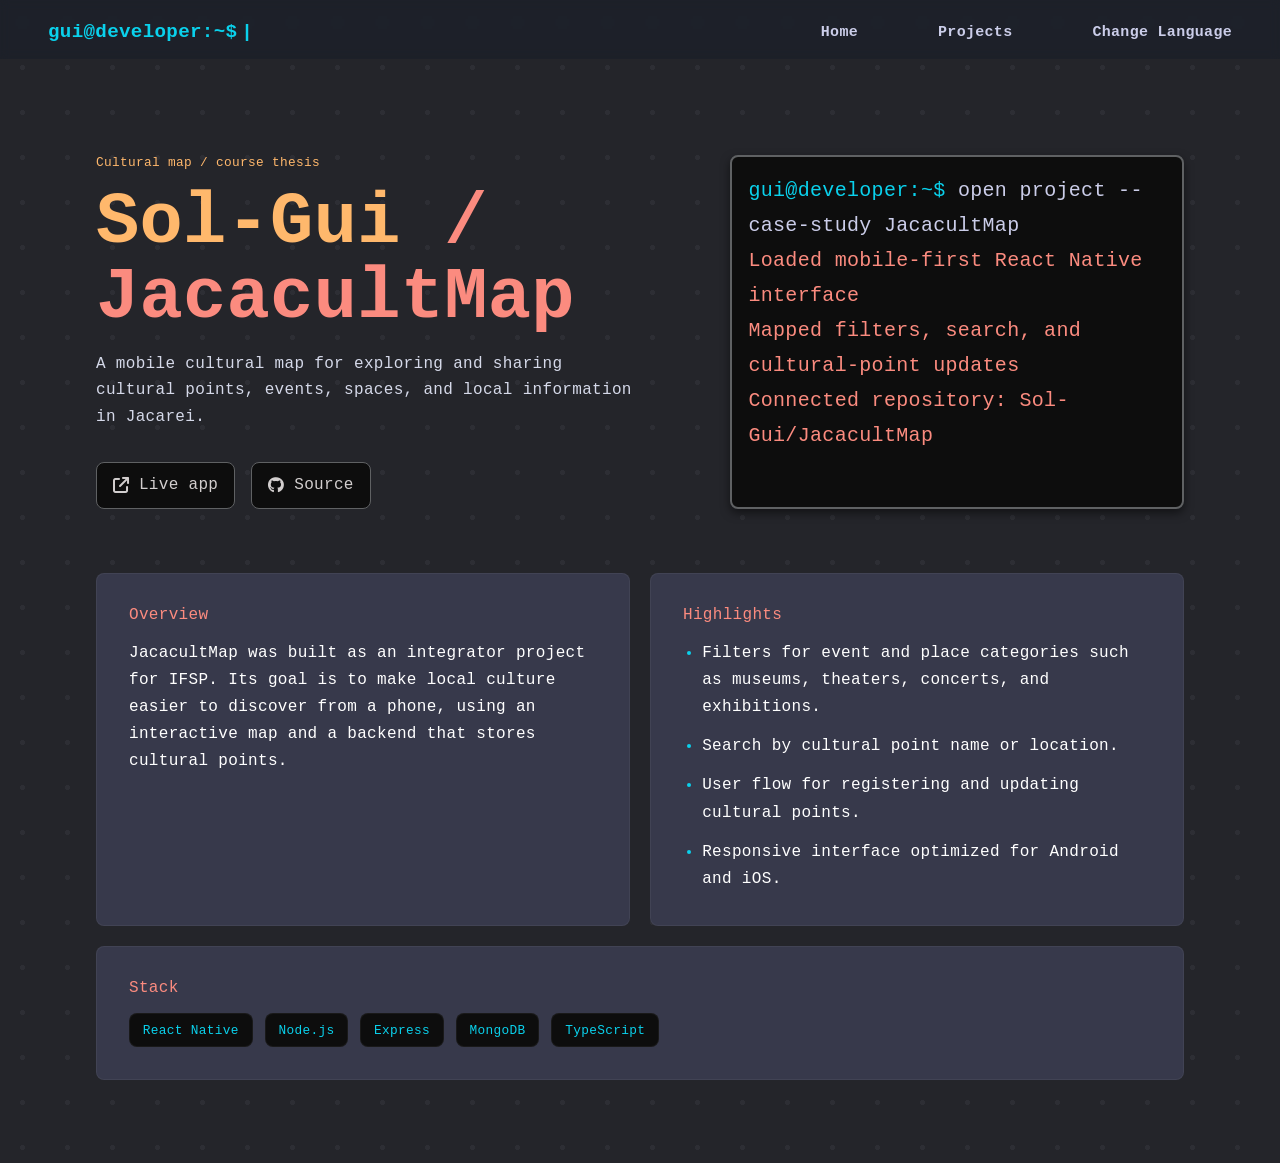
==== projects/JacacultMap/index.html @ 8d383750 "Feat(projects): Added a project page for each project" ====
<!DOCTYPE html>
<html lang="en">
    <head>
        <meta charset="UTF-8">
        <meta name="viewport" content="width=device-width, initial-scale=1.0">
        <title>JacacultMap | Guilherme Marques</title>
        <link rel="stylesheet" href="../../styles/style.css">
        <script type="module" src="../../scripts/i18n.js" defer></script>
        <script src="../../scripts/script.js" defer></script>
        <link rel="stylesheet" href="https://cdnjs.cloudflare.com/ajax/libs/font-awesome/6.7.2/css/all.min.css">
    </head>
    <body class="project-detail-page" data-i18n-root="../../">
        <header class="header">
            <a href="../../"><h2><span class="header__terminal-logo animated-text">gui@developer:~$</span></h2></a>
            <button class="header__nav-toggle" type="button" aria-label="Open navigation" aria-expanded="false">
                <i class="fa-solid fa-bars"></i>
            </button>
            <nav class="header__nav">
                <a href="../../#hero"><h3 class="header__nav-home">Home</h3></a>
                <a href="../../#projects"><h3 class="header__nav-projects">Projects</h3></a>
                <h3 class="header__nav-change-language">Change Language</h3>
            </nav>
        </header>

        <div class="dots-bg"></div>

        <main class="project-detail">
            <section class="project-detail__hero">
                <div class="project-detail__intro">
                    <p class="project-detail__eyebrow project-detail__jacacultmap-eyebrow"></p>
                    <h1><span class="project-detail__owner">Sol-Gui</span> / JacacultMap</h1>
                    <p class="project-detail__summary project-detail__jacacultmap-summary"></p>
                    <div class="project-detail__actions">
                        <a href="https://jacacultmap-app.vercel.app" target="_blank" rel="noopener noreferrer">
                            <i class="fa-solid fa-arrow-up-right-from-square"></i>
                            <span class="project-detail__action-live"></span>
                        </a>
                        <a href="https://github.com/Sol-Gui/JacacultMap" target="_blank" rel="noopener noreferrer">
                            <i class="fa-brands fa-github"></i>
                            <span class="project-detail__action-source"></span>
                        </a>
                    </div>
                </div>
                <terminal-window class="project-detail__terminal">
                    <span class="tw-line"><span class="prompt">gui@developer:~$ </span><span class="cmd">open project --case-study JacacultMap</span></span>
                    <span class="tw-line"><span class="ok project-detail__jacacultmap-terminal-1"></span></span>
                    <span class="tw-line"><span class="ok project-detail__jacacultmap-terminal-2"></span></span>
                    <span class="tw-line"><span class="ok project-detail__jacacultmap-terminal-3"></span></span>
                </terminal-window>
            </section>

            <section class="project-detail__grid">
                <article class="project-detail__panel">
                    <h2 class="project-detail__section-overview"></h2>
                    <p class="project-detail__jacacultmap-overview"></p>
                </article>
                <article class="project-detail__panel">
                    <h2 class="project-detail__section-features"></h2>
                    <ul>
                        <li class="project-detail__jacacultmap-feature-1"></li>
                        <li class="project-detail__jacacultmap-feature-2"></li>
                        <li class="project-detail__jacacultmap-feature-3"></li>
                        <li class="project-detail__jacacultmap-feature-4"></li>
                    </ul>
                </article>
                <article class="project-detail__panel project-detail__panel-wide">
                    <h2 class="project-detail__section-stack"></h2>
                    <div class="project-detail__tags">
                        <span>React Native</span>
                        <span>Node.js</span>
                        <span>Express</span>
                        <span>MongoDB</span>
                        <span>TypeScript</span>
                    </div>
                </article>
            </section>
        </main>
    </body>
</html>
---- styles/style.css ----
html {
  scroll-behavior: smooth;
}


:root {
    --default-background-color: #24252a;
    --default-text-color1: #CBCDE9;
    --default-text-color2: #d5d9e9;
    --header-background-color: rgba(15, 23, 42, 0.3);
    --default-text-highlight-color1: #0ad1ec;
    --default-text-highlight-color2: #fb8b7f;
    --default-highlight-background-color: #0d0d0d;
    --default-icons-color: rgb(210, 206, 206);
    --default-terminal-border-color: #5f6163;
    --default-subtle-surface-color: rgba(152, 148, 148, 0.125);
    --default-subtle-border-color: rgba(255,255,255,.05);
    --project-interface-background-color: #37394b;
    --project-interface-text-color: #FFFFFF;
    --project-star-color: #ffd43b;
    --project-accent-orange-color: #ffb86c;
    --project-card-height: 18rem;
    --font-size-sm: 0.75rem;
    --font-size-md: 0.8rem;
    --font-size-base: 1rem;
    --font-size-lg: 1.25rem;
    --font-size-2xl: 1.4rem;
    --font-size-3xl: 2rem;
    --font-size-4xl: 2.5rem;
    --font-size-5xl: 4.5rem;
}

::selection {
    background: var(--default-text-highlight-color2);
    color: #0a0c0f;
    text-shadow: none;
}

::-moz-selection {
    background: var(--default-text-highlight-color2);
    color: #0a0c0f;
    text-shadow: none;
}

    
body {
    min-height: 140vh;
    width: 100%;
    overflow-x: hidden;
    color: var(--default-text-color1);
    font-family: 'IBM Plex Mono', monospace;
    background-color: var(--default-background-color);
    letter-spacing: 0.02em;
    margin: 0;
    padding: 0;
    visibility: hidden;
    opacity: 0;
    transform: translateY(0.6rem);
    transition: opacity 0.05s ease, transform 0.05s ease;
}

body.page-ready {
    opacity: 1;
    transform: translateY(0);
}

body.page-leaving {
    opacity: 0;
    transform: translateY(-0.3rem);
}


a {
    all: unset;
    cursor: pointer;
}

a:focus-visible,
button:focus-visible {
    outline: 2px solid var(--default-text-highlight-color1);
    outline-offset: 4px;
}

.dots-bg {
    position: fixed;
    top: 0;
    left: 0;
    width: 100vw;
    height: 100%;
    background-image: radial-gradient(circle, rgba(107, 109, 117, 0.849).15rem, transparent 1px);
    background-size: 5vh 5vh;
    opacity: 0.15;
    z-index: -1;
}


.header {
    display: flex;
    flex-direction: row;
    justify-content: space-between;
    align-items: center;
    gap: 2rem;
    padding: 0.3rem 3rem 0.05rem 3rem;
    background-color: var(--header-background-color);
    font-size: var(--font-size-md);
    backdrop-filter: blur(5px);
    z-index: 1000;
    top: 0;
    position: sticky;
}

.header h2 {
    flex: 0 0 auto;
}


.header__terminal-logo {
    color: var(--default-text-highlight-color1);
    font-weight: 600;
}


.header__terminal-logo::after {
    content: '|';
    margin-left: 0.25rem;
    animation: blink 1.5s step-start infinite;
}


.header__nav {
    display: flex;
    gap: 5rem;
    align-items: center;
    justify-content: flex-end;
}

.header__nav-toggle {
    display: none;
    align-items: center;
    justify-content: center;
    width: 2.5rem;
    height: 2.5rem;
    border: 1px solid var(--default-subtle-border-color);
    border-radius: 8px;
    background-color: var(--default-highlight-background-color);
    color: var(--default-icons-color);
    cursor: pointer;
    font-size: 1.2rem;
}


.header__nav h3:hover{
    color: var(--default-text-highlight-color2);
    cursor: pointer;
    transition: color 0.5s ease, transform 0.2s ease, opacity 0.3s ease;
}


.hero {
    display: grid;
    grid-template-columns: minmax(0, 1.25fr) minmax(22rem, 0.75fr);
    width: 100%;
    box-sizing:border-box;
    align-items: flex-start;
    padding: 0 clamp(5rem, 8vw, 10em) 0 clamp(5rem, 8vw, 15rem);
    padding-top: 10rem;
    padding-bottom: 2rem;
    gap: clamp(3rem, 8vw, 10vw);
}


.hero__info-container {
    display: flex;
    flex-direction: column;
    justify-content: flex-start;
    min-width: 0;
}


.hero__info-container__title {
    padding: 0;
    margin: 0;
    font-size: var(--font-size-4xl);
    max-width: 100%;
}


.hero__name {
    color: var(--default-text-highlight-color1);
    opacity: 0.85;
}


.hero__info-container__subtitle {
    line-height: 1.4;
    font-size: var(--font-size-2xl);
    font-weight: 400;
    color: var(--default-text-color2);
    max-width: 55ch;
}


.hero__info-container__subtitle span {
    text-decoration-line: underline;
    text-decoration-style: dashed;
    text-decoration-color: var(--default-text-highlight-color2);
    text-underline-offset: 0.4rem;
    transition: all 0.2s ease;
}

.hero__info-container__subtitle span:hover {
    -webkit-transition: background-color 0.16s ease-in;
          transition: background-color 0.16s ease-in;
    cursor: default;
    background-color: var(--default-text-highlight-color2);
    color: #0a0c0f;
}

.hero__info-container__subtitle #fyera-link {
    cursor: pointer;
    text-decoration-color: var(--default-text-highlight-color1);
}

.hero__info-container__subtitle #fyera-link:hover {
    background-color: var(--default-text-highlight-color1);
}

.hero__info-container__socials {
    display: flex;
    flex-direction: row;
    gap: 1rem;
    padding-top: 1.5rem;
}

.hero__info-container__socials a:hover p,
.hero__info-container__socials a:hover i {
    color: var(--default-text-highlight-color2);
    cursor: pointer;
    transition: color 0.5s ease, transform 0.2s ease, opacity 0.3s ease;
}


.hero__info-container__socials a {
    padding-right: 1rem;
    display: flex;
    justify-content: flex-start;
    align-items: center;
    background-color: #0d0d0d;
    border-radius: 15px;
}


.hero__info-container__socials p {
    color: var(--default-icons-color);
    font-size: var(--font-size-lg);
    margin-left: 0.5rem;
}


.hero__info-container__socials i {
    margin-left: 0.5rem;
    display: flex;
    justify-content: center;
    align-items: center;
    color: var(--default-icons-color);
    font-size: var(--font-size-3xl);
}

.open-to-work i,
.open-to-work p {
    color: var(--default-text-highlight-color1);
}

.hero__terminal {
    display: flex;
    flex-direction: column;
    width: 100%;
    max-width: 34rem;
    min-width: 0;
    align-items: stretch;
    justify-self: end;
}


@keyframes blink {
  0%, 100% { opacity: 1; }
  50% { opacity: 0; }
}


/* ── Terminal component ─────────────────────────────────────────────────────── */


terminal-window {
    position: relative;
    display: block;
    background: var(--default-highlight-background-color);
    border: 2px solid var(--default-terminal-border-color);
    box-shadow: 0px 4px 10px rgba(0, 0, 0, 0.5);
    border-radius: 8px;
    padding: 1rem;
    font-family: 'JetBrains Mono', 'Fira Code', 'Cascadia Code', 'Courier New', monospace;
    font-size: var(--font-size-lg);
    line-height: 1.75;
    color: var(--default-text-color1);
    width: 100%;
    max-width: 100%;
    box-sizing: border-box;
}

.hero__terminal #term {
    aspect-ratio: 1.55 / 1;
    width: min(100%, 30rem);
    min-height: clamp(15rem, 24vw, 18rem);
}

.hero__info-card {
    position: absolute;
    top: -0.25rem;
    left: -0.5rem;
    display: flex;
    flex-direction: column;
    justify-content: flex-start;
    align-items: stretch;
    gap: 1rem;

    background-color: var(--default-highlight-background-color);
    border-radius: 8px;
    border: 2px solid var(--default-terminal-border-color);
    padding: 1.1rem 0.9rem 0.9rem;

    width: 110%;
    max-width: 34rem;
    height: auto;
    box-sizing:  border-box;
    z-index: 2;
    overflow: visible;

    animation: slideInFromRight 0.7s ease-out forwards;
}

.hero__info-card[style*="display: block"] {
    display: flex !important;
}

@keyframes slideInFromRight {
    from {
        transform: translateX(1rem);
        opacity: 0;
    }

    to {
        transform: translateX(0);
        opacity: 1;
    }
}

@media (prefers-reduced-motion: reduce) {
    html {
        scroll-behavior: auto;
    }

    body,
    .projects-interface {
        transition: none;
    }

    .header__terminal-logo::after,
    .tw-cursor {
        animation: none;
    }
}


.tw-line {
    display: block;
    min-height: 1.75em;
}


.tw-line .prompt { color: var(--default-text-highlight-color1); }
.tw-line .cmd    { color: var(--default-text-color1); }
.tw-line .ok     { color: var(--default-text-highlight-color2) }
.tw-cursor {
    display: inline-block;
    width: 8px;
    height: 1em;
    background: var(--default-text-color1);
    vertical-align: -0.15em;
    margin-left: 1px;
    animation: blink 0.5s step-end infinite;
}

.hero__info-card-profile {

    display: flex;
    flex-direction: row;
    align-items: center;

    gap: 1.25rem;
}

.hero__info-card-avatar {

    width: 5rem;
    height: 5rem;

    border-radius: 50%;

    display: flex;
    justify-content: center;
    align-items: center;
}

.hero__info-card-name {

    margin: 0;

    font-size: var(--font-size-2xl);

    color: var(--default-text-color1);
}

.hero__info-card-role {

    margin-top: 0;

    color: var(--default-text-color2);

    opacity: .8;

    font-size: var(--font-size-base);
}

.hero__info-card-details {

    display: flex;
    flex-direction: column;

    gap: 0.5rem;
}

.hero__info-card-detail {

    display: flex;
    align-items: center;
    justify-content: start;

    gap: 1.25rem;
    padding: 0;

    color: var(--default-text-color2);

    font-size: var(--font-size-base);
}

.hero__info-card-detail i {

    margin-left: 0.5rem;
    display: flex;
    justify-content: center;
    align-items: center;

    width: 1.25rem;
    height: 1.25rem;

    color: var(--default-text-highlight-color1);
}

.hero__info-card-stats {

    display: grid;

    grid-template-columns: 1fr 1fr;

    gap: 1rem;
}

.hero__info-card-stat {

    padding: 0.5rem;

    border-radius: 18px;

    background: var(--default-subtle-surface-color);

    border: 1px solid var(--default-subtle-border-color);
}

.hero__info-card-stat span {

    display: block;

    margin-bottom: .5rem;
    margin-left: .1rem;

    font-size: var(--font-size-base);

    color: var(--default-text-color2);

    opacity: .7;
}

.hero__info-card-stat h4 {

    margin: 0;

    font-size: var(--font-size-lg);

    color: var(--default-text-highlight-color1);
}

.hero__info-card-update {
    font-size: var(--font-size-base);
}

.projects {
    display: flex;
    align-items: center;
    flex-direction: column;
    width: 100%;
    box-sizing: border-box;
    padding: 0 clamp(1rem, 6vw, 10rem);
}

.projects h1 {
    margin-top: 20vh;
    text-align: center;
    font-size: var(--font-size-3xl);
}

.projects-container {
    display: grid;
    grid-template-columns: repeat(2, minmax(0, 1fr));
    width: 100%;
    max-width: 80rem;
    gap: clamp(2rem, 6vw, 10vw);
    margin-top: 10vh;
    padding-bottom: 10vh;
}


.projects-terminal {
    width: 100%;
    height: 100%;
    min-height: 0;
    box-sizing: border-box;
}

.projects-terminal-link {
    display: block;
    width: 100%;
    height: var(--project-card-height);
    min-height: var(--project-card-height);
}

.projects-terminal-link:hover .projects-interface,
.projects-terminal-link:focus-visible .projects-interface {
    border-color: rgba(10, 209, 236, 0.45);
    transform: translateY(-0.25rem);
}

.projects-interface {
    display: flex;
    flex-direction: column;
    justify-content: space-between;
    gap: 1rem;
    background-color: var(--project-interface-background-color);
    border-radius: 1.5rem;
    width: 100%;
    height: 100%;
    min-height: 0;
    box-sizing: border-box;
    padding: clamp(1rem, 2vw, 2rem);
    border: 1px solid transparent;
    transition: border-color 0.25s ease, transform 0.25s ease;
}

.projects-interface__header {
    display: grid;
    grid-template-columns: auto minmax(0, 1fr) auto;
    align-items: center;
    gap: 1rem;
    padding-bottom: 0.75rem;
    border-bottom: 1px solid var(--default-subtle-border-color);
}

.projects-interface__window-icons {
    display: flex;
    align-items: center;
    gap: 0.45rem;
}

.projects-interface__window-icons span {
    display: block;
    width: 0.7rem;
    height: 0.7rem;
    border-radius: 50%;
    border: 1px solid var(--default-subtle-border-color);
    background-color: var(--default-icons-color);
    opacity: 0.8;
}

.projects-interface__window-icons span:first-child {
    background-color: var(--project-star-color);
}

.projects-interface__window-icons span:nth-child(2) {
    background-color: var(--project-accent-orange-color);
}

.projects-interface__window-icons span:last-child {
    background-color: var(--default-text-highlight-color1);
}

.projects-interface h2 {
    margin: 0;
    font-size: var(--font-size-base);
    font-weight: 400;
    color: var(--default-text-highlight-color2);
}

.projects-interface__owner {
    color: var(--project-accent-orange-color);
}

.projects-interface i {
    color: var(--project-star-color);
    flex: 0 0 auto;
}

.projects-interface h3 {
    margin: 0;
    font-size: var(--font-size-base);
    max-width: 100%;
    font-weight: 400;
    color: var(--project-interface-text-color);
}

.projects-interface__stack {
    margin: 0;
    font-size: var(--font-size-base);
    font-weight: 400;
    color: var(--default-text-highlight-color2);
}

.projects-interface__stack span {
    color: var(--default-text-highlight-color2);
}

.projects-interface__details-link {
    color: var(--default-text-highlight-color1);
    font-size: var(--font-size-base);
}

.projects-interface__details-link::after {
    content: " ->";
}

.project-detail-page {
    min-height: 100vh;
}

.project-detail {
    width: 100%;
    box-sizing: border-box;
    padding: 6rem 6rem 5rem;
}

.project-detail__hero {
    display: grid;
    grid-template-columns: minmax(0, 1.1fr) minmax(20rem, 0.9fr);
    gap: 5rem;
    align-items: start;
    max-width: 82rem;
    margin: 0 auto;
}

.project-detail__intro {
    min-width: 0;
}

.project-detail__eyebrow {
    margin: 0 0 1rem;
    color: var(--project-accent-orange-color);
    font-size: var(--font-size-md);
}

.project-detail__intro h1 {
    margin: 0;
    color: var(--default-text-highlight-color2);
    font-size: var(--font-size-5xl);
    line-height: 1.03;
    overflow-wrap: anywhere;
}

.project-detail__owner {
    color: var(--project-accent-orange-color);
}

.project-detail__summary {
    color: var(--default-text-color2);
    font-size: var(--font-size-base);
    line-height: 1.65;
    max-width: 62ch;
}

.project-detail__summary span {
    color: var(--default-text-highlight-color1);
}

.project-detail__actions {
    display: flex;
    flex-wrap: wrap;
    gap: 1rem;
    padding-top: 1rem;
}

.project-detail__actions a {
    display: inline-flex;
    align-items: center;
    gap: 0.6rem;
    min-height: 2.8rem;
    padding: 0 1rem;
    border-radius: 8px;
    background-color: var(--default-highlight-background-color);
    border: 1px solid var(--default-terminal-border-color);
    color: var(--default-icons-color);
}

.project-detail__actions a:hover {
    color: var(--default-text-highlight-color2);
    border-color: var(--default-text-highlight-color2);
}

.project-detail__terminal {
    min-height: 17rem;
    align-self: stretch;
}

.project-detail__grid {
    display: grid;
    grid-template-columns: repeat(2, minmax(0, 1fr));
    gap: 1.25rem;
    max-width: 82rem;
    margin: 4rem auto 0;
}

.project-detail__panel {
    background-color: var(--project-interface-background-color);
    border: 1px solid var(--default-subtle-border-color);
    border-radius: 8px;
    padding: 2rem;
}

.project-detail__panel-wide {
    grid-column: 1 / -1;
}

.project-detail__panel h2 {
    margin: 0 0 1rem;
    color: var(--default-text-highlight-color2);
    font-size: var(--font-size-base);
    font-weight: 400;
}

.project-detail__panel p,
.project-detail__panel li {
    color: var(--project-interface-text-color);
    font-size: var(--font-size-base);
    line-height: 1.7;
}

.project-detail__panel ul {
    display: grid;
    gap: 0.75rem;
    margin: 0;
    padding-left: 1.2rem;
}

.project-detail__panel li::marker {
    color: var(--default-text-highlight-color1);
}

.project-detail__tags {
    display: flex;
    flex-wrap: wrap;
    gap: 0.75rem;
}

.project-detail__tags span {
    display: inline-flex;
    align-items: center;
    min-height: 2rem;
    padding: 0 0.8rem;
    border-radius: 8px;
    background-color: var(--default-highlight-background-color);
    color: var(--default-text-highlight-color1);
    border: 1px solid var(--default-subtle-border-color);
    font-size: var(--font-size-md);
}

@media screen and (max-width: 900px) {
    .header {
        gap: 1.5rem;
    }

    .header__nav {
        gap: 2rem;
    }

    .hero {
        grid-template-columns: 1fr;
        padding: 8rem clamp(1.5rem, 6vw, 5rem) 0;
        padding-bottom: clamp(15rem, 28vw, 20rem);
    }

    .hero__info-container__subtitle {
        max-width: 100%;
    }

    .hero__terminal {
        width: 100%;
        max-width: 42rem;
        align-items: stretch;
        justify-self: start;
    }

    .projects-container {
        grid-template-columns: 1fr;
        max-width: 42rem;
    }

    .projects-terminal-link {
        --project-card-height: 17rem;
    }

    .project-detail__hero,
    .project-detail__grid {
        grid-template-columns: 1fr;
    }

    .project-detail {
        padding: 5rem 3rem;
    }

    .project-detail__hero {
        gap: 3rem;
    }

    .project-detail__intro h1 {
        font-size: var(--font-size-4xl);
    }
}

@media screen and (max-width: 760px) {
    .header {
        align-items: center;
        padding: 0.25rem 1.5rem;
        flex-wrap: wrap;
    }

    .header__nav-toggle {
        display: flex;
        margin-left: auto;
    }

    .header__nav {
        display: none;
        flex-direction: column;
        align-items: flex-start;
        width: 100%;
        gap: 0.25rem;
        font-size: 0.85rem;
        padding-bottom: 0.75rem;
    }

    .header__nav.is-open {
        display: flex;
    }

    .header__nav h3 {
        margin: 0.35rem 0;
    }

    .hero {
        padding-top: 5rem;
        padding-bottom: clamp(18rem, 54vw, 24rem);
    }

    .hero__info-container__title {
        font-size: 2.35rem;
    }

    .hero__info-container__subtitle {
        font-size: var(--font-size-lg);
    }

    .hero__info-container__socials {
        flex-wrap: wrap;
    }

    terminal-window {
        font-size: var(--font-size-md);
    }

    .hero__terminal #term {
        aspect-ratio: 1.35 / 1;
        width: min(100%, 28rem);
        min-height: clamp(14rem, 54vw, 18rem);
    }

    .hero__info-card {
        left: -0.5rem;
        width: calc(100vw - 2rem);
        min-height: clamp(22rem, 72vw, 28rem);
    }

    .hero__info-card-profile {
        align-items: flex-start;
    }

    .hero__info-card-avatar {
        width: 4rem;
        height: 4rem;
    }

    .hero__info-card-stats {
        grid-template-columns: 1fr;
    }

    .projects h1 {
        margin-top: 12vh;
        font-size: 1.75rem;
    }

    .projects-container {
        margin-top: 4rem;
        gap: 2rem;
    }

    .projects-terminal-link {
        --project-card-height: 18rem;
        height: auto;
    }

    .projects-interface {
        min-height: var(--project-card-height);
    }

    .projects-interface h3 {
        max-width: 100%;
    }

    .project-detail {
        padding: 3rem 1rem 4rem;
    }

    .project-detail__summary {
        font-size: var(--font-size-base);
    }

    .project-detail__terminal {
        min-height: 14rem;
    }
}

@media screen and (max-width: 360px) {
    .header {
        padding-inline: 1rem;
    }

    .hero {
        padding-inline: 1rem;
        padding-bottom: 22rem;
    }

    .hero__info-container__title {
        font-size: 1.9rem;
    }

    .hero__info-container__subtitle {
        font-size: 1.05rem;
    }

    .hero__terminal #term {
        aspect-ratio: 1.18 / 1;
        min-height: 16rem;
    }

    terminal-window {
        font-size: var(--font-size-md);
    }

    .hero__info-card {
        left: 0;
        width: calc(100vw - 2rem);
        min-height: 27rem;
        padding: 1rem 0.8rem;
        gap: 0.75rem;
    }

    .hero__info-container__socials a {
        width: 100%;
    }

    .hero__info-card-profile {
        flex-direction: column;
    }

    .projects-interface__header {
        align-items: flex-start;
        grid-template-columns: minmax(0, 1fr) auto;
        gap: 0.75rem;
    }

    .projects-interface__window-icons {
        grid-column: 1 / -1;
    }

    .projects-interface h2 {
        font-size: var(--font-size-base);
    }

    .projects-terminal-link {
        --project-card-height: 20rem;
    }

    .projects-interface {
        gap: 0.85rem;
        padding: 1rem;
    }
}
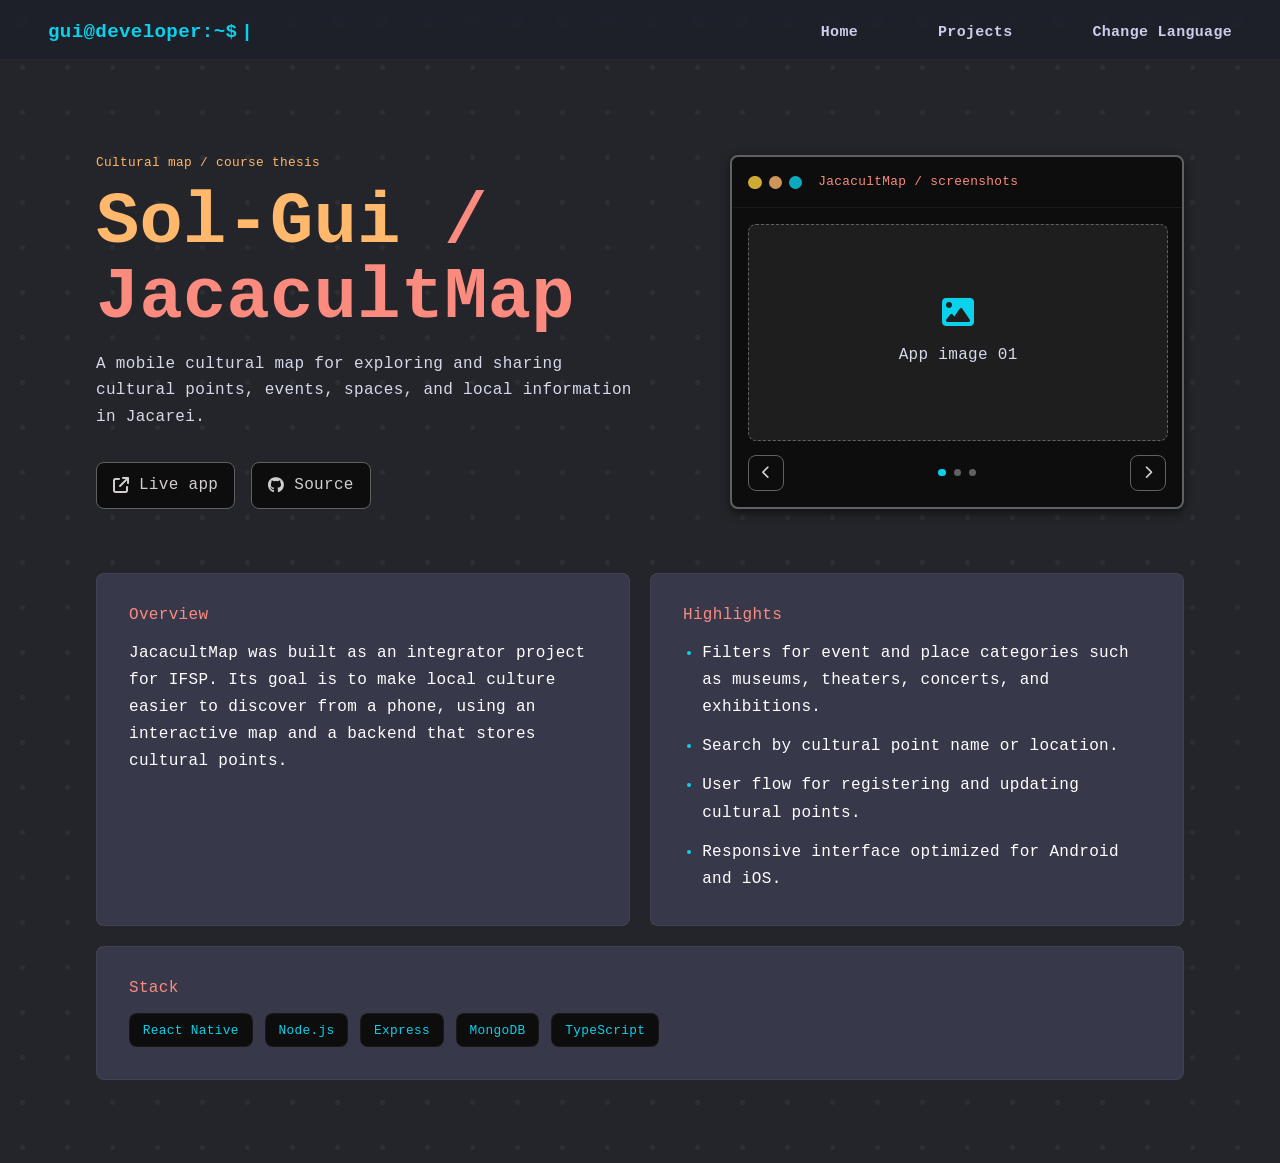
==== commit ba671a23: "feat(about-me): Created and added about-me section" ====
--- a/projects/JacacultMap/index.html
+++ b/projects/JacacultMap/index.html
@@ -42,10 +42,47 @@
                     </div>
                 </div>
                 <terminal-window class="project-detail__terminal">
-                    <span class="tw-line"><span class="prompt">gui@developer:~$ </span><span class="cmd">open project --case-study JacacultMap</span></span>
-                    <span class="tw-line"><span class="ok project-detail__jacacultmap-terminal-1"></span></span>
-                    <span class="tw-line"><span class="ok project-detail__jacacultmap-terminal-2"></span></span>
-                    <span class="tw-line"><span class="ok project-detail__jacacultmap-terminal-3"></span></span>
+                    <div class="project-detail__carousel" aria-label="JacacultMap app screenshots">
+                        <div class="project-detail__carousel-header">
+                            <div class="projects-interface__window-icons" aria-hidden="true">
+                                <span></span>
+                                <span></span>
+                                <span></span>
+                            </div>
+                            <span class="project-detail__carousel-title-jacacultmap"></span>
+                        </div>
+                        <div class="project-detail__carousel-viewport">
+                            <div class="project-detail__carousel-track">
+                                <div class="project-detail__carousel-slide">
+                                    <div class="project-detail__carousel-placeholder">
+                                        <i class="fa-solid fa-image" aria-hidden="true"></i>
+                                        <span class="project-detail__carousel-placeholder-1"></span>
+                                    </div>
+                                </div>
+                                <div class="project-detail__carousel-slide">
+                                    <div class="project-detail__carousel-placeholder">
+                                        <i class="fa-solid fa-image" aria-hidden="true"></i>
+                                        <span class="project-detail__carousel-placeholder-2"></span>
+                                    </div>
+                                </div>
+                                <div class="project-detail__carousel-slide">
+                                    <div class="project-detail__carousel-placeholder">
+                                        <i class="fa-solid fa-image" aria-hidden="true"></i>
+                                        <span class="project-detail__carousel-placeholder-3"></span>
+                                    </div>
+                                </div>
+                            </div>
+                        </div>
+                        <div class="project-detail__carousel-controls">
+                            <button class="project-detail__carousel-button" type="button" data-carousel-prev aria-label="Previous screenshot">
+                                <i class="fa-solid fa-chevron-left" aria-hidden="true"></i>
+                            </button>
+                            <div class="project-detail__carousel-dots"></div>
+                            <button class="project-detail__carousel-button" type="button" data-carousel-next aria-label="Next screenshot">
+                                <i class="fa-solid fa-chevron-right" aria-hidden="true"></i>
+                            </button>
+                        </div>
+                    </div>
                 </terminal-window>
             </section>
 
--- a/styles/style.css
+++ b/styles/style.css
@@ -20,6 +20,7 @@
     --project-star-color: #ffd43b;
     --project-accent-orange-color: #ffb86c;
     --project-card-height: 18rem;
+    --font-size-xs: 0.68rem;
     --font-size-sm: 0.75rem;
     --font-size-md: 0.8rem;
     --font-size-base: 1rem;
@@ -28,6 +29,14 @@
     --font-size-3xl: 2rem;
     --font-size-4xl: 2.5rem;
     --font-size-5xl: 4.5rem;
+    --font-size-nav-toggle-icon: 1.2rem;
+    --font-size-nav-mobile: 0.85rem;
+    --font-size-hero-title-mobile: 2.35rem;
+    --font-size-hero-title-xs: 1.9rem;
+    --font-size-hero-subtitle-xs: 1.05rem;
+    --font-size-project-title-mobile: 1.75rem;
+    --font-size-social-text: var(--font-size-lg);
+    --font-size-social-icon: var(--font-size-3xl);
 }
 
 ::selection {
@@ -145,7 +154,7 @@
     background-color: var(--default-highlight-background-color);
     color: var(--default-icons-color);
     cursor: pointer;
-    font-size: 1.2rem;
+    font-size: var(--font-size-nav-toggle-icon);
 }
 
 
@@ -164,7 +173,7 @@
     align-items: flex-start;
     padding: 0 clamp(5rem, 8vw, 10em) 0 clamp(5rem, 8vw, 15rem);
     padding-top: 10rem;
-    padding-bottom: 2rem;
+    padding-bottom: 2.8rem;
     gap: clamp(3rem, 8vw, 10vw);
 }
 
@@ -174,6 +183,29 @@
     flex-direction: column;
     justify-content: flex-start;
     min-width: 0;
+}
+
+.hero__availability {
+    display: inline-flex;
+    align-items: center;
+    gap: 0.55rem;
+    width: fit-content;
+    margin: 0 0 1rem;
+    padding: 0.42rem 0.72rem;
+    border: 1px solid rgba(251, 139, 127, 0.35);
+    border-radius: 999px;
+    background: rgba(13, 13, 13, 0.72);
+    color: var(--default-text-highlight-color2);
+    font-size: var(--font-size-base);
+    line-height: 1;
+}
+
+.hero__availability-dot {
+    width: 0.55rem;
+    height: 0.55rem;
+    border-radius: 999px;
+    background: var(--default-text-highlight-color2);
+    box-shadow: 0 0 0 0.25rem rgba(251, 139, 127, 0.13);
 }
 
 
@@ -252,7 +284,7 @@
 
 .hero__info-container__socials p {
     color: var(--default-icons-color);
-    font-size: var(--font-size-lg);
+    font-size: var(--font-size-social-text);
     margin-left: 0.5rem;
 }
 
@@ -263,15 +295,17 @@
     justify-content: center;
     align-items: center;
     color: var(--default-icons-color);
-    font-size: var(--font-size-3xl);
-}
-
-.open-to-work i,
-.open-to-work p {
+    font-size: var(--font-size-social-icon);
+}
+
+.resume-download i,
+.resume-download p {
     color: var(--default-text-highlight-color1);
 }
 
 .hero__terminal {
+    --hero-terminal-font-size: var(--font-size-lg);
+
     display: flex;
     flex-direction: column;
     width: 100%;
@@ -310,8 +344,57 @@
 
 .hero__terminal #term {
     aspect-ratio: 1.55 / 1;
-    width: min(100%, 30rem);
+    width: min(100%, 34rem);
     min-height: clamp(15rem, 24vw, 18rem);
+    font-size: var(--hero-terminal-font-size);
+    line-height: 1.65;
+}
+
+.hero__scroll-cue {
+    grid-column: 1 / -1;
+    justify-self: center;
+    display: inline-flex;
+    flex-direction: column;
+    align-items: center;
+    gap: 0.35rem;
+    margin-top: 1.5rem;
+    color: var(--default-text-color2);
+    font-size: var(--font-size-md);
+    opacity: 0.75;
+    animation: scrollCueFloat 1.6s ease-in-out infinite;
+}
+
+.hero__scroll-cue:hover,
+.hero__scroll-cue:focus-visible {
+    color: var(--default-text-highlight-color1);
+    opacity: 1;
+}
+
+.hero__scroll-cue-label {
+    color: currentColor;
+}
+
+.hero__scroll-cue-icon {
+    display: grid;
+    justify-items: center;
+    gap: 0;
+    color: var(--default-text-highlight-color1);
+    font-size: var(--font-size-sm);
+}
+
+.hero__scroll-cue-icon i:last-child {
+    margin-top: -0.3rem;
+    opacity: 0.45;
+}
+
+@keyframes scrollCueFloat {
+    0%, 100% {
+        transform: translateY(0);
+    }
+
+    50% {
+        transform: translateY(0.675rem);
+    }
 }
 
 .hero__info-card {
@@ -361,12 +444,14 @@
     }
 
     body,
-    .projects-interface {
+    .projects-interface,
+    .project-detail__carousel-track {
         transition: none;
     }
 
     .header__terminal-logo::after,
-    .tw-cursor {
+    .tw-cursor,
+    .hero__scroll-cue {
         animation: none;
     }
 }
@@ -515,6 +600,8 @@
 }
 
 .projects {
+    --projects-terminal-font-size: var(--font-size-base);
+
     display: flex;
     align-items: center;
     flex-direction: column;
@@ -524,7 +611,7 @@
 }
 
 .projects h1 {
-    margin-top: 20vh;
+    margin-top: 10vh;
     text-align: center;
     font-size: var(--font-size-3xl);
 }
@@ -539,12 +626,19 @@
     padding-bottom: 10vh;
 }
 
+.projects__title {
+    color: var(--project-accent-orange-color);
+    font-weight: 400;
+}
+
 
 .projects-terminal {
     width: 100%;
     height: 100%;
     min-height: 0;
     box-sizing: border-box;
+    font-size: var(--projects-terminal-font-size);
+    line-height: 1.55;
 }
 
 .projects-terminal-link {
@@ -615,8 +709,9 @@
 
 .projects-interface h2 {
     margin: 0;
-    font-size: var(--font-size-base);
+    font-size: var(--projects-terminal-font-size);
     font-weight: 400;
+    overflow-wrap: anywhere;
     color: var(--default-text-highlight-color2);
 }
 
@@ -631,16 +726,18 @@
 
 .projects-interface h3 {
     margin: 0;
-    font-size: var(--font-size-base);
+    font-size: var(--projects-terminal-font-size);
     max-width: 100%;
     font-weight: 400;
+    overflow-wrap: anywhere;
     color: var(--project-interface-text-color);
 }
 
 .projects-interface__stack {
     margin: 0;
-    font-size: var(--font-size-base);
+    font-size: var(--projects-terminal-font-size);
     font-weight: 400;
+    overflow-wrap: anywhere;
     color: var(--default-text-highlight-color2);
 }
 
@@ -650,11 +747,123 @@
 
 .projects-interface__details-link {
     color: var(--default-text-highlight-color1);
-    font-size: var(--font-size-base);
+    font-size: var(--projects-terminal-font-size);
 }
 
 .projects-interface__details-link::after {
     content: " ->";
+}
+
+.about {
+    width: 100%;
+    box-sizing: border-box;
+    padding: clamp(5.6rem, 11.2vw, 11.2rem) clamp(1rem, 6vw, 10rem) clamp(7rem, 14vw, 12.6rem);
+}
+
+.about__inner {
+    display: grid;
+    grid-template-columns: minmax(0, 1fr) minmax(22rem, 0.85fr);
+    gap: clamp(2rem, 6vw, 6rem);
+    align-items: start;
+    max-width: 80rem;
+    margin: 0 auto;
+}
+
+.about__intro {
+    min-width: 0;
+}
+
+.about__eyebrow {
+    margin: 0 0 0.75rem;
+    color: var(--project-accent-orange-color);
+    font-size: var(--font-size-md);
+}
+
+.about__title {
+    margin: 0;
+    color: var(--default-text-highlight-color2);
+    font-size: var(--font-size-4xl);
+    line-height: 1.12;
+    max-width: 18ch;
+}
+
+.about__summary {
+    margin: 1.5rem 0 0;
+    color: var(--default-text-color2);
+    font-size: var(--font-size-base);
+    line-height: 1.7;
+    max-width: 62ch;
+}
+
+.about__facts {
+    display: grid;
+    gap: 0.85rem;
+    align-self: stretch;
+}
+
+.about__fact {
+    display: grid;
+    grid-template-columns: auto minmax(0, 1fr);
+    align-items: center;
+    gap: 1rem;
+    min-height: 3.5rem;
+    padding: 0.8rem 1rem;
+    border-left: 2px solid var(--default-terminal-border-color);
+    background-color: var(--default-subtle-surface-color);
+    color: var(--default-text-color2);
+    font-size: var(--font-size-base);
+    line-height: 1.55;
+}
+
+.about__fact i {
+    color: var(--default-text-highlight-color1);
+}
+
+.about__fact span {
+    overflow-wrap: anywhere;
+}
+
+.contact-me {
+    display: flex;
+    flex-direction: column;
+    align-items: center;
+    width: 100%;
+    box-sizing: border-box;
+    padding: clamp(5.6rem, 11.2vw, 11.2rem) clamp(1rem, 6vw, 10rem) clamp(7rem, 14vw, 12.6rem);
+    text-align: center;
+}
+
+.contact-me__eyebrow {
+    margin: 0 0 1rem;
+    color: var(--project-accent-orange-color);
+    font-size: var(--font-size-md);
+}
+
+.contact-me__email {
+    border: 0;
+    padding: 0;
+    background: transparent;
+    color: var(--default-text-highlight-color1);
+    cursor: pointer;
+    font: inherit;
+    font-size: clamp(var(--font-size-2xl), 7vw, var(--font-size-5xl));
+    font-weight: 600;
+    line-height: 1.1;
+    overflow-wrap: anywhere;
+    text-align: center;
+}
+
+.contact-me__email:hover,
+.contact-me__email:focus-visible,
+.contact-me__email.is-copied {
+    color: var(--default-text-highlight-color2);
+}
+
+.contact-me__copy-status {
+    min-height: 1.5rem;
+    margin: 0.8rem 0 0;
+    color: var(--default-text-color2);
+    font-size: var(--font-size-base);
 }
 
 .project-detail-page {
@@ -736,6 +945,133 @@
 .project-detail__terminal {
     min-height: 17rem;
     align-self: stretch;
+    padding: 0;
+    overflow: hidden;
+}
+
+.project-detail__carousel {
+    display: grid;
+    grid-template-rows: auto minmax(0, 1fr) auto;
+    height: 100%;
+    min-height: 17rem;
+}
+
+.project-detail__carousel-header {
+    display: grid;
+    grid-template-columns: auto minmax(0, 1fr);
+    align-items: center;
+    gap: 1rem;
+    padding: 0.85rem 1rem;
+    border-bottom: 1px solid var(--default-subtle-border-color);
+    color: var(--default-text-highlight-color2);
+    font-size: var(--font-size-md);
+}
+
+.project-detail__carousel-header span {
+    overflow-wrap: anywhere;
+}
+
+.project-detail__carousel-viewport {
+    overflow: hidden;
+    min-height: 0;
+}
+
+.project-detail__carousel-track {
+    display: flex;
+    height: 100%;
+    transition: transform 0.35s ease;
+}
+
+.project-detail__carousel-slide {
+    flex: 0 0 100%;
+    min-width: 0;
+    padding: 1rem;
+    box-sizing: border-box;
+}
+
+.project-detail__carousel-slide img {
+    display: block;
+    width: 100%;
+    height: 100%;
+    min-height: 12rem;
+    object-fit: cover;
+    border-radius: 8px;
+    border: 1px solid var(--default-subtle-border-color);
+}
+
+.project-detail__carousel-placeholder {
+    display: grid;
+    place-items: center;
+    align-content: center;
+    gap: 0.8rem;
+    width: 100%;
+    height: 100%;
+    min-height: 12rem;
+    border: 1px dashed var(--default-terminal-border-color);
+    border-radius: 8px;
+    background-color: var(--default-subtle-surface-color);
+    color: var(--default-text-color2);
+    font-size: var(--font-size-base);
+}
+
+.project-detail__carousel-placeholder i {
+    color: var(--default-text-highlight-color1);
+    font-size: var(--font-size-3xl);
+}
+
+.project-detail__carousel-controls {
+    display: grid;
+    grid-template-columns: auto minmax(0, 1fr) auto;
+    align-items: center;
+    gap: 1rem;
+    padding: 0 1rem 1rem;
+}
+
+.project-detail__carousel-button {
+    display: inline-flex;
+    align-items: center;
+    justify-content: center;
+    width: 2.25rem;
+    height: 2.25rem;
+    border: 1px solid var(--default-terminal-border-color);
+    border-radius: 8px;
+    background-color: var(--default-highlight-background-color);
+    color: var(--default-icons-color);
+    cursor: pointer;
+    touch-action: manipulation;
+    user-select: none;
+}
+
+.project-detail__carousel-button:hover,
+.project-detail__carousel-button:focus-visible {
+    color: var(--default-text-highlight-color1);
+    border-color: var(--default-text-highlight-color1);
+}
+
+.project-detail__carousel-button:disabled {
+    cursor: default;
+    opacity: 0.45;
+}
+
+.project-detail__carousel-dots {
+    display: flex;
+    justify-content: center;
+    gap: 0.5rem;
+}
+
+.project-detail__carousel-dot {
+    width: 0.45rem;
+    height: 0.45rem;
+    padding: 0;
+    border: 0;
+    border-radius: 50%;
+    background-color: var(--default-terminal-border-color);
+    cursor: pointer;
+    touch-action: manipulation;
+}
+
+.project-detail__carousel-dot.is-active {
+    background-color: var(--default-text-highlight-color1);
 }
 
 .project-detail__grid {
@@ -800,6 +1136,67 @@
     font-size: var(--font-size-md);
 }
 
+@media screen and (max-width: 1600px) {
+    .hero {
+        gap: clamp(3rem, 6vw, 6rem);
+        padding-inline: clamp(4rem, 6vw, 8rem);
+    }
+
+    .hero__terminal {
+        --hero-terminal-font-size: var(--font-size-base);
+
+        max-width: 32rem;
+    }
+
+    .hero__terminal #term {
+        width: min(100%, 32rem);
+    }
+
+    .projects-container {
+        gap: clamp(2rem, 4vw, 4rem);
+        max-width: 72rem;
+    }
+
+    .about__inner {
+        max-width: 72rem;
+    }
+}
+
+@media screen and (max-width: 1200px) {
+    .hero {
+        grid-template-columns: minmax(0, 1.15fr) minmax(20rem, 0.85fr);
+        gap: clamp(2.5rem, 5vw, 4rem);
+        padding-inline: clamp(3rem, 5vw, 5rem);
+    }
+
+    .hero__terminal {
+        --hero-terminal-font-size: var(--font-size-md);
+
+        max-width: 30rem;
+    }
+
+    .hero__terminal #term {
+        width: min(100%, 28rem);
+    }
+
+    .projects {
+        --projects-terminal-font-size: var(--font-size-md);
+    }
+
+    .projects-container {
+        gap: clamp(1.5rem, 4vw, 3rem);
+    }
+
+    .about__inner {
+        grid-template-columns: minmax(0, 1fr) minmax(20rem, 0.85fr);
+        gap: clamp(2rem, 5vw, 4rem);
+    }
+
+    .about__fact {
+        font-size: var(--font-size-md);
+    }
+}
+
 @media screen and (max-width: 900px) {
     .header {
         gap: 1.5rem;
@@ -812,7 +1209,7 @@
     .hero {
         grid-template-columns: 1fr;
         padding: 8rem clamp(1.5rem, 6vw, 5rem) 0;
-        padding-bottom: clamp(15rem, 28vw, 20rem);
+        padding-bottom: clamp(21rem, 39.2vw, 28rem);
     }
 
     .hero__info-container__subtitle {
@@ -820,19 +1217,42 @@
     }
 
     .hero__terminal {
+        --hero-terminal-font-size: var(--font-size-base);
+
         width: 100%;
         max-width: 42rem;
         align-items: stretch;
         justify-self: start;
     }
 
+    .hero__terminal #term {
+        width: min(100%, 30rem);
+    }
+
     .projects-container {
         grid-template-columns: 1fr;
         max-width: 42rem;
     }
 
+    .projects {
+        --projects-terminal-font-size: var(--font-size-base);
+    }
+
     .projects-terminal-link {
         --project-card-height: 17rem;
+    }
+
+    .about__inner {
+        grid-template-columns: 1fr;
+        max-width: 42rem;
+    }
+
+    .about__title {
+        max-width: 100%;
+    }
+
+    .about__fact {
+        font-size: var(--font-size-base);
     }
 
     .project-detail__hero,
@@ -871,7 +1291,7 @@
         align-items: flex-start;
         width: 100%;
         gap: 0.25rem;
-        font-size: 0.85rem;
+        font-size: var(--font-size-nav-mobile);
         padding-bottom: 0.75rem;
     }
 
@@ -885,11 +1305,11 @@
 
     .hero {
         padding-top: 5rem;
-        padding-bottom: clamp(18rem, 54vw, 24rem);
+        padding-bottom: clamp(25.2rem, 75.6vw, 33.6rem);
     }
 
     .hero__info-container__title {
-        font-size: 2.35rem;
+        font-size: var(--font-size-hero-title-mobile);
     }
 
     .hero__info-container__subtitle {
@@ -898,6 +1318,10 @@
 
     .hero__info-container__socials {
         flex-wrap: wrap;
+    }
+
+    .hero__terminal {
+        --hero-terminal-font-size: var(--font-size-sm);
     }
 
     terminal-window {
@@ -931,7 +1355,11 @@
 
     .projects h1 {
         margin-top: 12vh;
-        font-size: 1.75rem;
+        font-size: var(--font-size-project-title-mobile);
+    }
+
+    .projects {
+        --projects-terminal-font-size: var(--font-size-md);
     }
 
     .projects-container {
@@ -952,6 +1380,18 @@
         max-width: 100%;
     }
 
+    .about {
+        padding-inline: clamp(1.5rem, 6vw, 5rem);
+    }
+
+    .about__title {
+        font-size: var(--font-size-3xl);
+    }
+
+    .about__fact {
+        font-size: var(--font-size-md);
+    }
+
     .project-detail {
         padding: 3rem 1rem 4rem;
     }
@@ -962,6 +1402,15 @@
 
     .project-detail__terminal {
         min-height: 14rem;
+    }
+
+    .project-detail__carousel {
+        min-height: 14rem;
+    }
+
+    .project-detail__carousel-slide img,
+    .project-detail__carousel-placeholder {
+        min-height: 10rem;
     }
 }
 
@@ -972,15 +1421,19 @@
 
     .hero {
         padding-inline: 1rem;
-        padding-bottom: 22rem;
+        padding-bottom: 30.8rem;
     }
 
     .hero__info-container__title {
-        font-size: 1.9rem;
+        font-size: var(--font-size-hero-title-xs);
     }
 
     .hero__info-container__subtitle {
-        font-size: 1.05rem;
+        font-size: var(--font-size-hero-subtitle-xs);
+    }
+
+    .hero__terminal {
+        --hero-terminal-font-size: var(--font-size-xs);
     }
 
     .hero__terminal #term {
@@ -1008,6 +1461,10 @@
         flex-direction: column;
     }
 
+    .projects {
+        --projects-terminal-font-size: var(--font-size-sm);
+    }
+
     .projects-interface__header {
         align-items: flex-start;
         grid-template-columns: minmax(0, 1fr) auto;
@@ -1019,7 +1476,7 @@
     }
 
     .projects-interface h2 {
-        font-size: var(--font-size-base);
+        font-size: var(--projects-terminal-font-size);
     }
 
     .projects-terminal-link {
@@ -1030,4 +1487,30 @@
         gap: 0.85rem;
         padding: 1rem;
     }
-}
+
+    .about {
+        padding-inline: 1rem;
+    }
+
+    .about__title {
+        font-size: var(--font-size-2xl);
+    }
+
+    .about__fact {
+        font-size: var(--font-size-sm);
+        padding: 0.8rem;
+    }
+
+    .project-detail__carousel-header {
+        grid-template-columns: minmax(0, 1fr);
+    }
+
+    .project-detail__carousel-header .projects-interface__window-icons {
+        grid-column: auto;
+    }
+
+    .project-detail__carousel-controls {
+        gap: 0.75rem;
+        padding-inline: 0.8rem;
+    }
+}
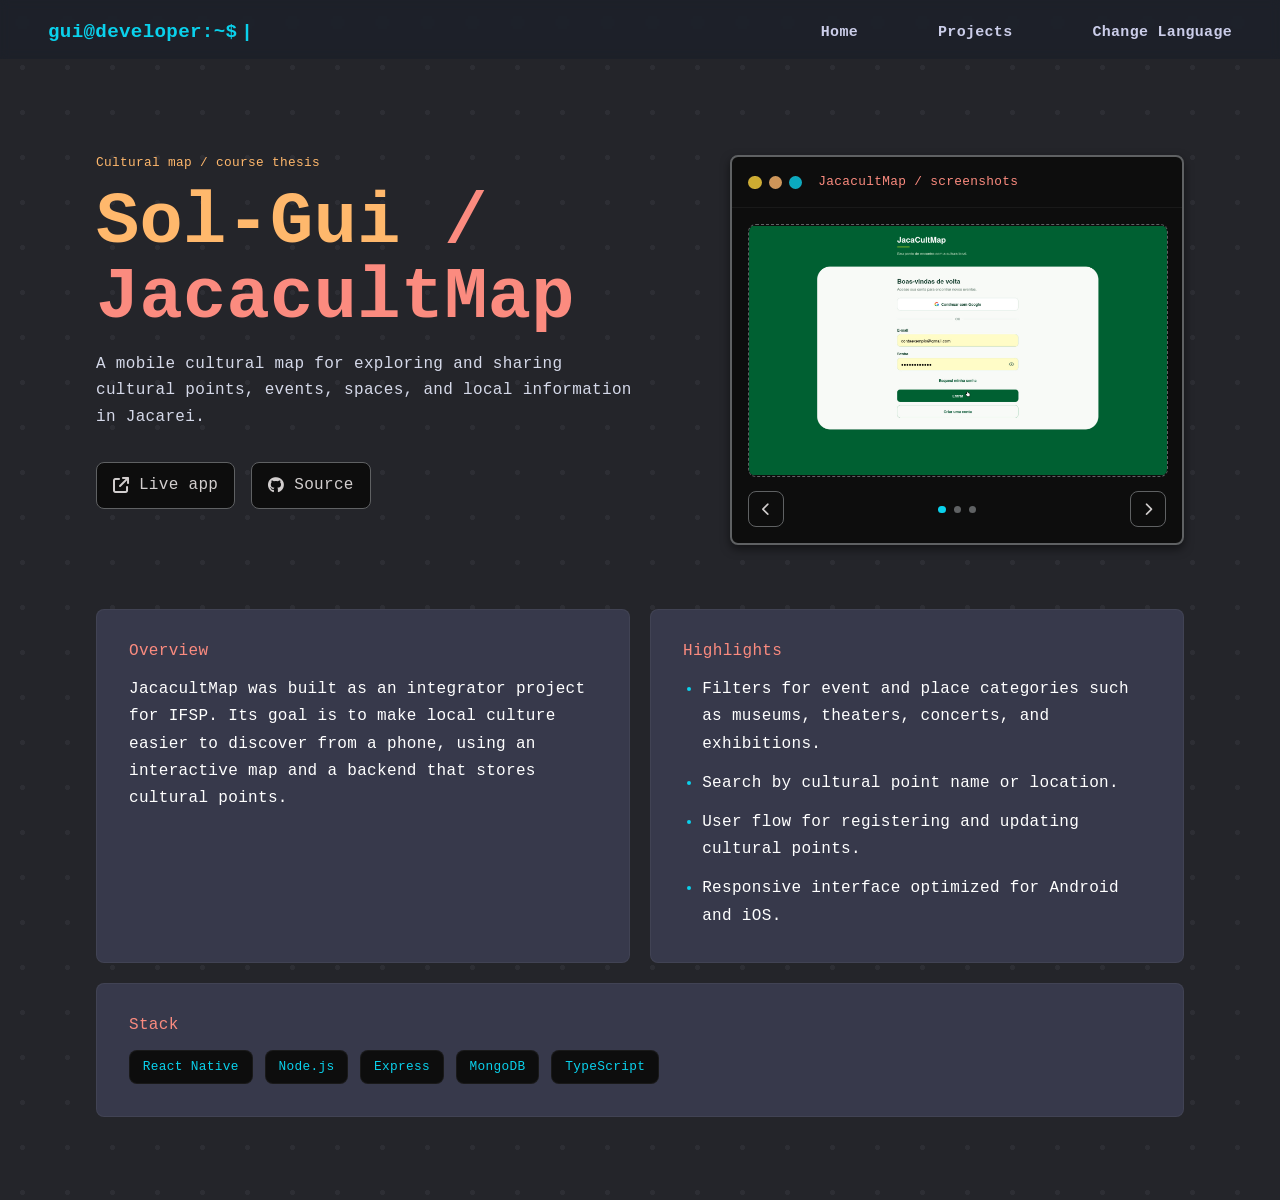
==== commit eb797454: "feat(jacacultmap): New photos from jacacultmap" ====
--- a/projects/JacacultMap/index.html
+++ b/projects/JacacultMap/index.html
@@ -1,9 +1,10 @@
 <!DOCTYPE html>
-<html lang="en">
+<html lang="pt-BR">
     <head>
         <meta charset="UTF-8">
         <meta name="viewport" content="width=device-width, initial-scale=1.0">
         <title>JacacultMap | Guilherme Marques</title>
+        <script>document.documentElement.classList.add('js');</script>
         <link rel="stylesheet" href="../../styles/style.css">
         <script type="module" src="../../scripts/i18n.js" defer></script>
         <script src="../../scripts/script.js" defer></script>
@@ -12,13 +13,13 @@
     <body class="project-detail-page" data-i18n-root="../../">
         <header class="header">
             <a href="../../"><h2><span class="header__terminal-logo animated-text">gui@developer:~$</span></h2></a>
-            <button class="header__nav-toggle" type="button" aria-label="Open navigation" aria-expanded="false">
+            <button class="header__nav-toggle" type="button" aria-label="Abrir navegação" aria-expanded="false">
                 <i class="fa-solid fa-bars"></i>
             </button>
             <nav class="header__nav">
-                <a href="../../#hero"><h3 class="header__nav-home">Home</h3></a>
-                <a href="../../#projects"><h3 class="header__nav-projects">Projects</h3></a>
-                <h3 class="header__nav-change-language">Change Language</h3>
+                <a href="../../#hero"><h3 class="header__nav-home">Início</h3></a>
+                <a href="../../#projects"><h3 class="header__nav-projects">Projetos</h3></a>
+                <h3 class="header__nav-change-language">Mudar idioma</h3>
             </nav>
         </header>
 
@@ -27,58 +28,49 @@
         <main class="project-detail">
             <section class="project-detail__hero">
                 <div class="project-detail__intro">
-                    <p class="project-detail__eyebrow project-detail__jacacultmap-eyebrow"></p>
+                    <p class="project-detail__eyebrow project-detail__jacacultmap-eyebrow">Mapa cultural / TCC</p>
                     <h1><span class="project-detail__owner">Sol-Gui</span> / JacacultMap</h1>
-                    <p class="project-detail__summary project-detail__jacacultmap-summary"></p>
+                    <p class="project-detail__summary project-detail__jacacultmap-summary">Um mapa cultural mobile para explorar e divulgar pontos culturais, eventos, espaços e informações locais em Jacareí.</p>
                     <div class="project-detail__actions">
                         <a href="https://jacacultmap-app.vercel.app" target="_blank" rel="noopener noreferrer">
                             <i class="fa-solid fa-arrow-up-right-from-square"></i>
-                            <span class="project-detail__action-live"></span>
+                            <span class="project-detail__action-live">App online</span>
                         </a>
                         <a href="https://github.com/Sol-Gui/JacacultMap" target="_blank" rel="noopener noreferrer">
                             <i class="fa-brands fa-github"></i>
-                            <span class="project-detail__action-source"></span>
+                            <span class="project-detail__action-source">Código</span>
                         </a>
                     </div>
                 </div>
                 <terminal-window class="project-detail__terminal">
-                    <div class="project-detail__carousel" aria-label="JacacultMap app screenshots">
+                    <div class="project-detail__carousel" aria-label="Capturas do app JacacultMap">
                         <div class="project-detail__carousel-header">
                             <div class="projects-interface__window-icons" aria-hidden="true">
                                 <span></span>
                                 <span></span>
                                 <span></span>
                             </div>
-                            <span class="project-detail__carousel-title-jacacultmap"></span>
+                            <span class="project-detail__carousel-title-jacacultmap">JacacultMap / capturas</span>
                         </div>
                         <div class="project-detail__carousel-viewport">
                             <div class="project-detail__carousel-track">
                                 <div class="project-detail__carousel-slide">
-                                    <div class="project-detail__carousel-placeholder">
-                                        <i class="fa-solid fa-image" aria-hidden="true"></i>
-                                        <span class="project-detail__carousel-placeholder-1"></span>
-                                    </div>
+                                    <img src="../../assets/images/jacacultmap/jacacultmap1.jpg" alt="Captura do app JacacultMap 01">
                                 </div>
                                 <div class="project-detail__carousel-slide">
-                                    <div class="project-detail__carousel-placeholder">
-                                        <i class="fa-solid fa-image" aria-hidden="true"></i>
-                                        <span class="project-detail__carousel-placeholder-2"></span>
-                                    </div>
+                                    <img src="../../assets/images/jacacultmap/jacacultmap2.jpg" alt="Captura do app JacacultMap 02">
                                 </div>
                                 <div class="project-detail__carousel-slide">
-                                    <div class="project-detail__carousel-placeholder">
-                                        <i class="fa-solid fa-image" aria-hidden="true"></i>
-                                        <span class="project-detail__carousel-placeholder-3"></span>
-                                    </div>
+                                    <img src="../../assets/images/jacacultmap/jacacultmap3.jpg" alt="Captura do app JacacultMap 03">
                                 </div>
                             </div>
                         </div>
                         <div class="project-detail__carousel-controls">
-                            <button class="project-detail__carousel-button" type="button" data-carousel-prev aria-label="Previous screenshot">
+                            <button class="project-detail__carousel-button" type="button" data-carousel-prev aria-label="Captura anterior">
                                 <i class="fa-solid fa-chevron-left" aria-hidden="true"></i>
                             </button>
                             <div class="project-detail__carousel-dots"></div>
-                            <button class="project-detail__carousel-button" type="button" data-carousel-next aria-label="Next screenshot">
+                            <button class="project-detail__carousel-button" type="button" data-carousel-next aria-label="Próxima captura">
                                 <i class="fa-solid fa-chevron-right" aria-hidden="true"></i>
                             </button>
                         </div>
@@ -88,20 +80,20 @@
 
             <section class="project-detail__grid">
                 <article class="project-detail__panel">
-                    <h2 class="project-detail__section-overview"></h2>
-                    <p class="project-detail__jacacultmap-overview"></p>
+                    <h2 class="project-detail__section-overview">Visão geral</h2>
+                    <p class="project-detail__jacacultmap-overview">JacacultMap foi construído como projeto integrador para o IFSP. O objetivo é tornar a cultura local mais fácil de descobrir pelo celular, usando um mapa interativo e um backend para armazenar pontos culturais.</p>
                 </article>
                 <article class="project-detail__panel">
-                    <h2 class="project-detail__section-features"></h2>
+                    <h2 class="project-detail__section-features">Destaques</h2>
                     <ul>
-                        <li class="project-detail__jacacultmap-feature-1"></li>
-                        <li class="project-detail__jacacultmap-feature-2"></li>
-                        <li class="project-detail__jacacultmap-feature-3"></li>
-                        <li class="project-detail__jacacultmap-feature-4"></li>
+                        <li class="project-detail__jacacultmap-feature-1">Filtros para categorias de eventos e lugares como museus, teatros, shows e exposições.</li>
+                        <li class="project-detail__jacacultmap-feature-2">Busca por nome ou localização do ponto cultural.</li>
+                        <li class="project-detail__jacacultmap-feature-3">Fluxo para cadastro e atualização de pontos culturais pelo usuário.</li>
+                        <li class="project-detail__jacacultmap-feature-4">Interface responsiva otimizada para Android e iOS.</li>
                     </ul>
                 </article>
                 <article class="project-detail__panel project-detail__panel-wide">
-                    <h2 class="project-detail__section-stack"></h2>
+                    <h2 class="project-detail__section-stack">Stack</h2>
                     <div class="project-detail__tags">
                         <span>React Native</span>
                         <span>Node.js</span>
--- a/styles/style.css
+++ b/styles/style.css
@@ -62,13 +62,20 @@
     letter-spacing: 0.02em;
     margin: 0;
     padding: 0;
+    visibility: visible;
+    opacity: 1;
+    transform: translateY(0);
+    transition: opacity 0.05s ease, transform 0.05s ease;
+}
+
+html.js body {
     visibility: hidden;
     opacity: 0;
     transform: translateY(0.6rem);
-    transition: opacity 0.05s ease, transform 0.05s ease;
-}
-
-body.page-ready {
+}
+
+html.js body.page-ready {
+    visibility: visible;
     opacity: 1;
     transform: translateY(0);
 }
@@ -563,36 +570,57 @@
 
 .hero__info-card-stat {
 
-    padding: 0.5rem;
-
-    border-radius: 18px;
+    padding: 0.55rem 0.6rem;
+
+    border-radius: 8px;
 
     background: var(--default-subtle-surface-color);
 
     border: 1px solid var(--default-subtle-border-color);
 }
 
-.hero__info-card-stat span {
+.hero__info-card-stat > span {
 
     display: block;
 
     margin-bottom: .5rem;
     margin-left: .1rem;
 
+    font-size: var(--font-size-md);
+
+    color: var(--default-text-color2);
+
+    opacity: .7;
+}
+
+.hero__info-card-stat h4 {
+
+    margin: 0;
+
+    color: var(--default-text-highlight-color1);
+}
+
+.hero__info-card-duration {
+    display: flex;
+    flex-direction: column;
+    gap: 0.18rem;
+    line-height: 1.25;
+}
+
+.hero__info-card-duration__months {
+    font-size: var(--font-size-lg);
+}
+
+.hero__info-card-duration__days {
+    width: fit-content;
+    padding-top: 0.18rem;
+    border-top: 1px solid rgba(255,255,255,.08);
+    color: var(--default-text-color2);
     font-size: var(--font-size-base);
-
-    color: var(--default-text-color2);
-
-    opacity: .7;
-}
-
-.hero__info-card-stat h4 {
-
-    margin: 0;
-
+}
+
+.hero__info-card-duration--zero {
     font-size: var(--font-size-lg);
-
-    color: var(--default-text-highlight-color1);
 }
 
 .hero__info-card-update {
@@ -994,9 +1022,9 @@
     width: 100%;
     height: 100%;
     min-height: 12rem;
-    object-fit: cover;
+    object-fit: contain;
     border-radius: 8px;
-    border: 1px solid var(--default-subtle-border-color);
+    border: 1px dashed var(--default-terminal-border-color);
 }
 
 .project-detail__carousel-placeholder {
